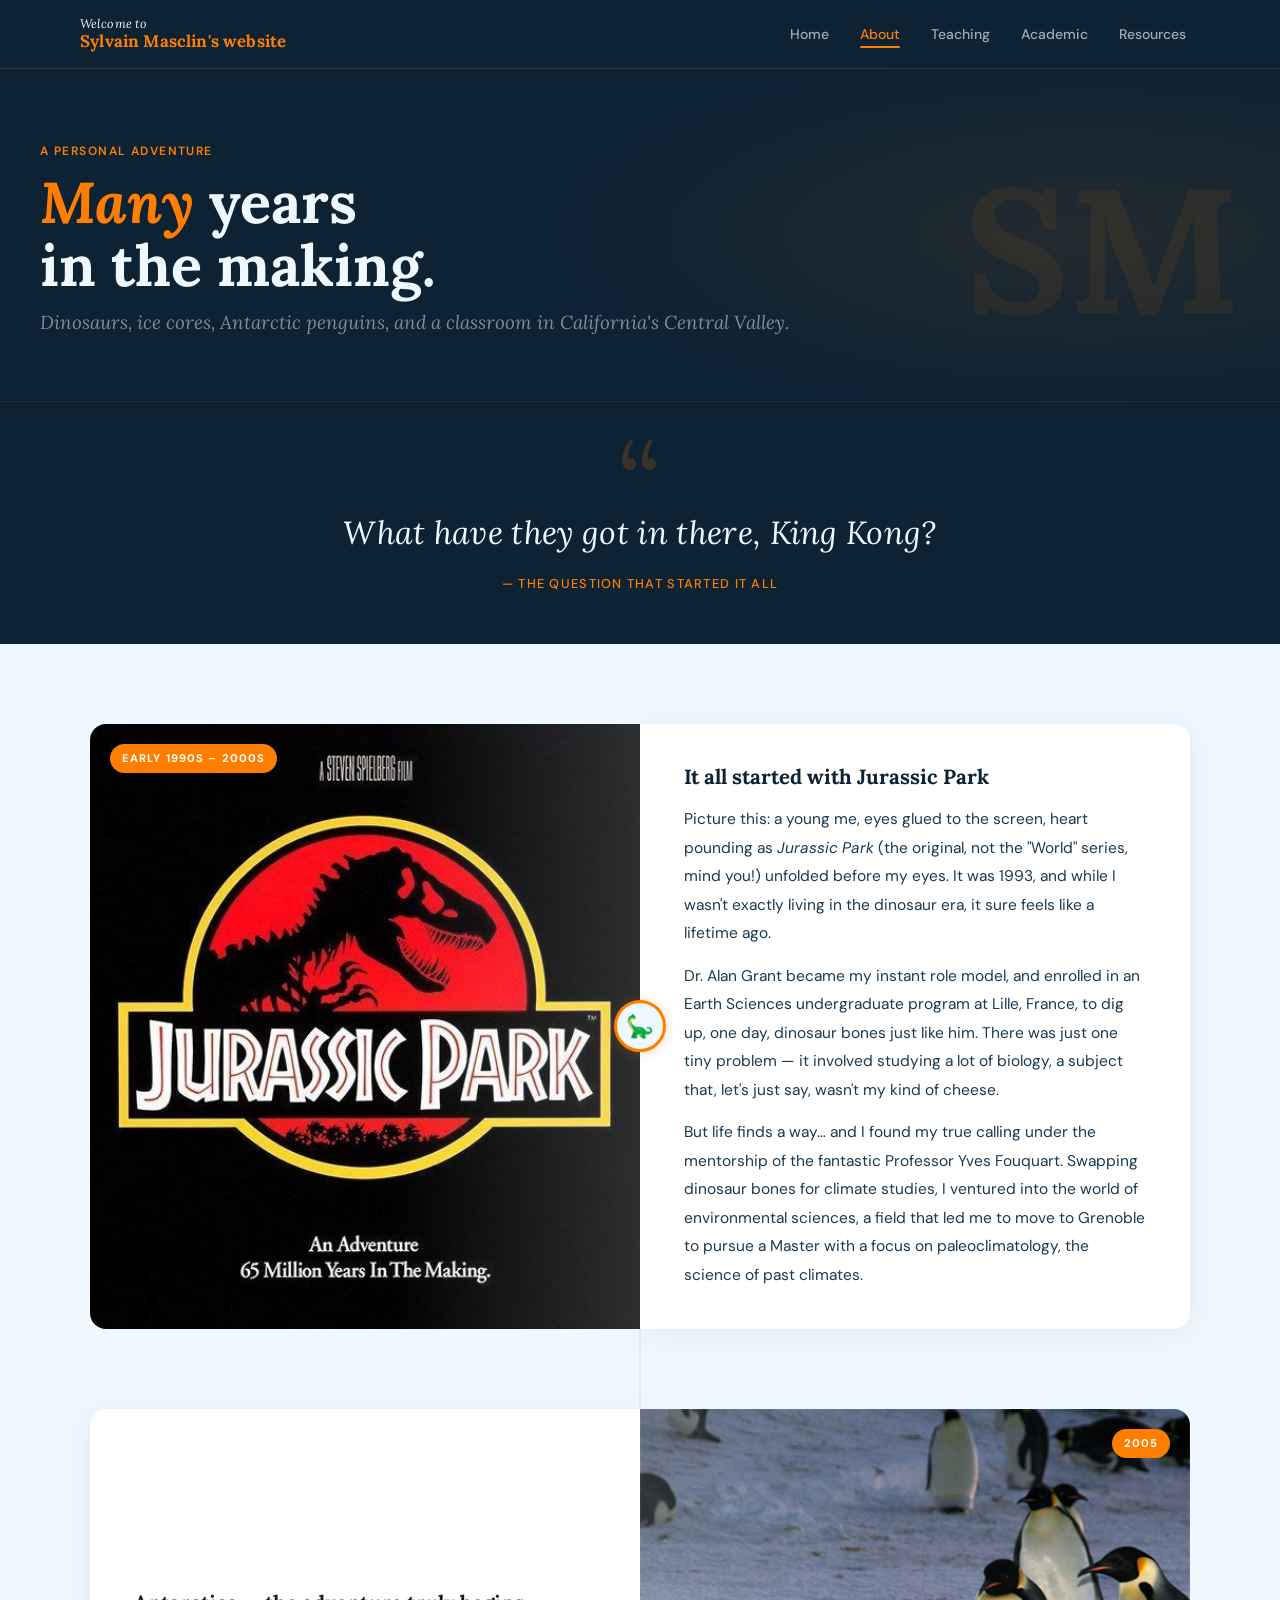
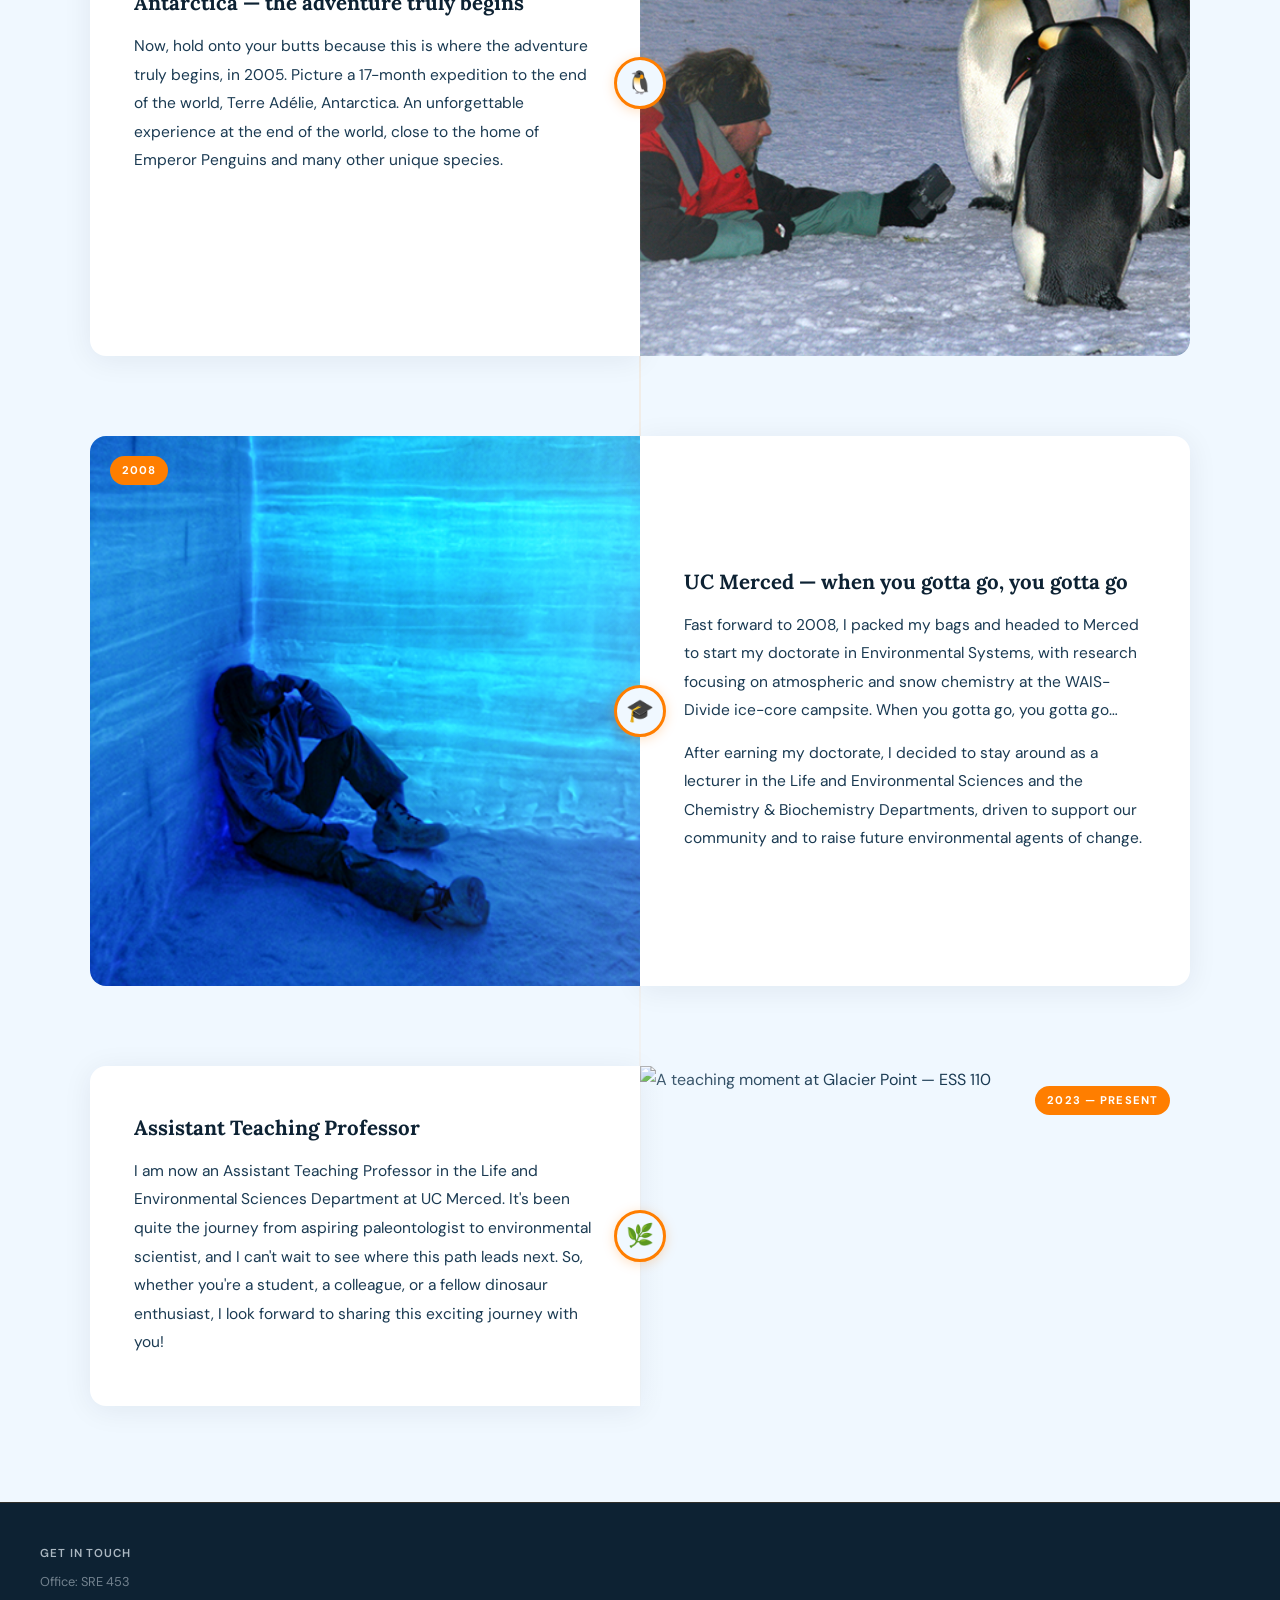
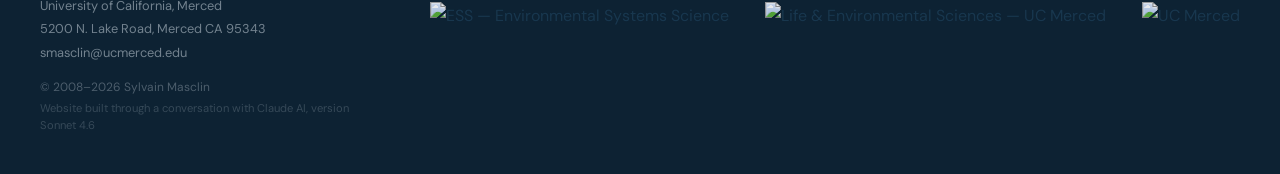
==== about.html @ 963d6d0e "Add files via upload" ====
<!DOCTYPE html>
<html lang="en">
<head>
  <meta charset="UTF-8">
  <meta name="viewport" content="width=device-width, initial-scale=1.0">
  <title>About — Sylvain Masclin</title>
  <meta name="description" content="The story of Sylvain Masclin — from Jurassic Park to Antarctica to UC Merced. Assistant Teaching Professor, LES Department.">
  <link rel="preconnect" href="https://fonts.googleapis.com">
  <link rel="preconnect" href="https://fonts.gstatic.com" crossorigin>
  <link href="https://fonts.googleapis.com/css2?family=Lora:ital,wght@0,400;0,600;0,700;1,400;1,600&family=DM+Sans:ital,opsz,wght@0,9..40,300;0,9..40,400;0,9..40,500;0,9..40,600;1,9..40,400&display=swap" rel="stylesheet">
  <style>
    *, *::before, *::after { box-sizing: border-box; margin: 0; padding: 0; }
    :root {
      --navy:   #0d2233;
      --ink:    #1a3a52;
      --slate:  #4a6d8c;
      --accent: #FF7E00;
      --bg:     #f0f8ff;
      --bg2:    #e8f4ff;
    }
    body { font-family: 'DM Sans', sans-serif; background: var(--bg); color: var(--ink); line-height: 1.75; -webkit-font-smoothing: antialiased; }
    a { color: inherit; text-decoration: none; }

    .skip-link { position: absolute; left: -9999px; top: 1rem; background: var(--accent); color: #fff; padding: 0.5rem 1rem; border-radius: 4px; font-size: 0.875rem; font-weight: 600; z-index: 9999; }
    .skip-link:focus { left: 1rem; }

    /* NAV */
    .site-nav { background: var(--navy); border-bottom: 1px solid rgba(255,126,0,0.2); position: sticky; top: 0; z-index: 100; }
    .site-nav__inner { max-width: 1200px; margin-inline: auto; padding-inline: clamp(1.25rem,4vw,2.5rem); display: flex; align-items: center; gap: 2rem; height: 68px; }
    .site-nav__brand { flex-shrink: 0; text-decoration: none; line-height: 1.2; }
    .site-nav__brand-welcome { display: block; font-family: 'Lora', serif; font-size: 0.78rem; font-style: italic; font-weight: 400; color: #f0f8ff; letter-spacing: 0.01em; }
    .site-nav__brand-name { display: block; font-family: 'Lora', serif; font-size: 1.05rem; font-weight: 700; color: var(--accent); letter-spacing: 0.01em; }
    .site-nav__links { display: flex; gap: 0.25rem; list-style: none; margin-left: auto; }
    .site-nav__links a { font-family: 'DM Sans', sans-serif; font-size: 0.875rem; font-weight: 500; color: rgba(240,248,255,0.65); padding: 0.35rem 0.85rem; text-decoration: none; position: relative; transition: color 200ms ease; }
    .site-nav__links a::after { content: ''; position: absolute; bottom: 1px; left: 0.85rem; right: 0.85rem; height: 1.5px; background: var(--accent); transform: scaleX(0); transform-origin: left; transition: transform 280ms ease; border-radius: 1px; }
    .site-nav__links a:hover { color: #f0f8ff; }
    .site-nav__links a:hover::after { transform: scaleX(1); }
    .site-nav__links a.active { color: var(--accent); }
    .site-nav__links a.active::after { transform: scaleX(1); }
    .site-nav__toggle { display: none; flex-direction: column; justify-content: center; align-items: center; gap: 5px; width: 40px; height: 40px; background: none; border: none; cursor: pointer; padding: 4px; margin-left: auto; }
    .site-nav__toggle span { display: block; width: 22px; height: 1.5px; background: rgba(240,248,255,0.7); border-radius: 2px; }

    /* PAGE HEADER */
    .page-header { background: var(--navy); padding: 4.5rem clamp(1.25rem,4vw,2.5rem) 4rem; overflow: hidden; position: relative; }
    .page-header::before { content: ''; position: absolute; inset: 0; background: radial-gradient(ellipse 60% 80% at 85% 50%, rgba(255,126,0,0.09) 0%, transparent 70%); pointer-events: none; }
    .page-header__inner { max-width: 1200px; margin-inline: auto; display: flex; align-items: flex-end; justify-content: space-between; gap: 2rem; position: relative; z-index: 1; }
    .page-header__eyebrow { font-family: 'DM Sans', sans-serif; font-size: 0.75rem; font-weight: 600; letter-spacing: 0.12em; text-transform: uppercase; color: var(--accent); margin-bottom: 0.55rem; }
    .page-header__title { font-family: 'Lora', serif; font-size: clamp(2.2rem, 5vw, 3.6rem); font-weight: 700; color: #f0f8ff; line-height: 1.1; }
    .page-header__title em { font-style: italic; color: var(--accent); }
    .page-header__subtitle { font-family: 'Lora', serif; font-style: italic; font-size: clamp(1rem, 1.8vw, 1.18rem); color: rgba(240,248,255,0.5); margin-top: 0.65rem; line-height: 1.55; }
    .page-header__deco { flex-shrink: 0; opacity: 0.07; font-family: 'Lora', serif; font-size: clamp(6rem, 14vw, 11rem); font-weight: 700; color: var(--accent); line-height: 1; user-select: none; pointer-events: none; }

    /* KING KONG QUOTE */
    .quote-hero { background: var(--navy); border-top: 1px solid rgba(255,126,0,0.12); padding: 3rem clamp(1.25rem,4vw,2.5rem); display: flex; align-items: center; justify-content: center; }
    .quote-hero__inner { max-width: 860px; text-align: center; position: relative; }
    .quote-hero__mark { font-family: 'Lora', serif; font-size: 7rem; line-height: 0.6; color: var(--accent); opacity: 0.18; display: block; margin-bottom: -0.5rem; user-select: none; }
    .quote-hero__text { font-family: 'Lora', serif; font-style: italic; font-size: clamp(1.35rem, 3vw, 2rem); color: #f0f8ff; line-height: 1.5; letter-spacing: 0.01em; }
    .quote-hero__attr { display: block; margin-top: 1rem; font-family: 'DM Sans', sans-serif; font-size: 0.8rem; font-weight: 500; letter-spacing: 0.1em; text-transform: uppercase; color: var(--accent); }

    /* STORY GRID */
    .story { padding: 5rem clamp(1.25rem,4vw,2.5rem) 6rem; }
    .story__inner { max-width: 1100px; margin-inline: auto; display: flex; flex-direction: column; gap: 5rem; position: relative; }

    /* subtle vertical spine behind cards */
    .story__inner::before {
      content: '';
      position: absolute;
      left: 50%;
      top: 0; bottom: 0;
      width: 1px;
      background: linear-gradient(to bottom, rgba(255,126,0,0.35), rgba(255,126,0,0.05));
      transform: translateX(-50%);
      pointer-events: none;
    }

    /* ── CHAPTER CARD ── */
    .chapter { position: relative; display: grid; gap: 0; }

    /* odd chapters: image left, text right */
    .chapter:nth-child(odd)  { grid-template-columns: 1fr 1fr; }
    /* even chapters: text left, image right */
    .chapter:nth-child(even) { grid-template-columns: 1fr 1fr; }

    /* the image pane */
    .chapter__visual {
      position: relative; overflow: hidden;
      border-radius: 16px 0 0 16px;
      min-height: 340px;
    }
    .chapter:nth-child(even) .chapter__visual {
      order: 2;
      border-radius: 0 16px 16px 0;
    }
    .chapter__visual img {
      width: 100%; height: 100%; object-fit: cover; object-position: center;
      display: block;
      transition: transform 0.6s ease;
    }
    .chapter:hover .chapter__visual img { transform: scale(1.04); }

    /* gradient overlay on image */
    .chapter:nth-child(odd)  .chapter__visual::after {
      content: '';
      position: absolute; inset: 0;
      background: linear-gradient(to right, transparent 55%, rgba(240,248,255,0.18) 100%);
      pointer-events: none;
    }
    .chapter:nth-child(even) .chapter__visual::after {
      content: '';
      position: absolute; inset: 0;
      background: linear-gradient(to left, transparent 55%, rgba(240,248,255,0.18) 100%);
      pointer-events: none;
    }

    /* year badge on image */
    .chapter__badge {
      position: absolute; top: 1.25rem; left: 1.25rem;
      background: var(--accent);
      color: #fff;
      font-family: 'DM Sans', sans-serif; font-size: 0.7rem; font-weight: 700;
      letter-spacing: 0.1em; text-transform: uppercase;
      padding: 0.3rem 0.75rem; border-radius: 100px;
      z-index: 2;
    }
    .chapter:nth-child(even) .chapter__badge {
      left: auto; right: 1.25rem;
    }

    /* emoji node centred on the seam between image and text */
    .chapter__node {
      position: absolute;
      left: 50%; top: 50%;
      transform: translate(-50%, -50%);
      width: 52px; height: 52px; border-radius: 50%;
      background: var(--bg);
      border: 3px solid var(--accent);
      display: flex; align-items: center; justify-content: center;
      font-size: 1.4rem; z-index: 10;
      box-shadow: 0 2px 12px rgba(255,126,0,0.25);
    }

    /* the text pane */
    .chapter__body {
      background: #fff;
      border-radius: 0 16px 16px 0;
      padding: 2.5rem 2.75rem;
      display: flex; flex-direction: column; justify-content: center;
      box-shadow: 0 4px 30px rgba(13,34,51,0.07);
    }
    .chapter:nth-child(even) .chapter__body {
      order: 1;
      border-radius: 16px 0 0 16px;
    }

    .chapter__heading {
      font-family: 'Lora', serif; font-size: 1.28rem; font-weight: 700;
      color: var(--navy); line-height: 1.25; margin-bottom: 1rem;
    }
    .chapter__text {
      font-family: 'DM Sans', sans-serif; font-size: 0.97rem;
      color: var(--ink); line-height: 1.84;
    }
    .chapter__text + .chapter__text { margin-top: 0.85rem; }
    .chapter__text em { font-style: italic; }

    /* FOOTER */
    .site-footer { background: var(--navy); border-top: 1px solid rgba(255,126,0,0.15); padding: 2.5rem clamp(1.25rem,4vw,2.5rem); }
    .site-footer__inner { max-width: 1200px; margin-inline: auto; display: flex; align-items: center; justify-content: space-between; gap: 3rem; }
    .site-footer__left { display: flex; flex-direction: column; }
    .site-footer__address { font-family: 'DM Sans', sans-serif; font-size: 0.8rem; color: rgba(240,248,255,0.45); line-height: 1.85; font-style: normal; }
    .site-footer__address strong { color: rgba(240,248,255,0.7); display: block; margin-bottom: 0.35rem; font-size: 0.72rem; font-weight: 600; letter-spacing: 0.08em; text-transform: uppercase; }
    .site-footer__address a { color: rgba(240,248,255,0.45); transition: color 200ms; }
    .site-footer__address a:hover { color: var(--accent); }
    .site-footer__copy { display: block; margin-top: 0.75rem; font-family: 'DM Sans', sans-serif; font-size: 0.75rem; color: rgba(240,248,255,0.28); }
    .site-footer__built { display: block; font-family: 'DM Sans', sans-serif; font-size: 0.7rem; color: rgba(240,248,255,0.18); line-height: 1.5; margin-top: 0.15rem; }
    .site-footer__logos { display: flex; align-items: center; gap: 2.25rem; flex-shrink: 0; }
    .site-footer__logo-img { height: 72px; width: auto; display: block; opacity: 0.9; transition: opacity 200ms; }
    .site-footer__logo-img:hover { opacity: 1; }

    /* RESPONSIVE */
    @media (max-width: 800px) {
      .story__inner::before { display: none; }
      .chapter, .chapter:nth-child(even) { grid-template-columns: 1fr; }
      .chapter__visual { border-radius: 16px 16px 0 0 !important; min-height: 240px; order: 0 !important; }
      .chapter__body { border-radius: 0 0 16px 16px !important; order: 1 !important; padding: 1.75rem; }
      .chapter__badge { left: 1rem !important; right: auto !important; }
      .chapter__node { top: auto; bottom: -26px; left: 50%; transform: translateX(-50%); }
    }
    @media (max-width: 700px) {
      .site-footer__inner { flex-direction: column; align-items: flex-start; gap: 2rem; }
      .site-footer__logos { gap: 1.5rem; }
      .site-footer__logo-img { height: 54px; }
      .page-header__deco { display: none; }
    }
    @media (max-width: 600px) {
      .site-nav__links { display: none; flex-direction: column; position: absolute; top: 68px; left: 0; right: 0; background: var(--navy); border-bottom: 1px solid rgba(255,126,0,0.15); padding: 1rem 1.5rem; z-index: 99; }
      .site-nav__links.open { display: flex; }
      .site-nav__links a { font-size: 1rem; padding: 0.65rem 0; }
      .site-nav__links a::after { display: none; }
      .site-nav__toggle { display: flex; }
      .site-nav__brand-welcome { font-size: 0.7rem; }
      .site-nav__brand-name { font-size: 0.9rem; }
    }
  </style>
</head>
<body>

  <a href="#main" class="skip-link">Skip to content</a>

  <nav class="site-nav" aria-label="Main navigation">
    <div class="site-nav__inner">
      <a href="index.html" class="site-nav__brand" aria-label="Sylvain Masclin — Home">
        <span class="site-nav__brand-welcome">Welcome to</span>
        <span class="site-nav__brand-name">Sylvain Masclin's website</span>
      </a>
      <button class="site-nav__toggle" aria-label="Toggle menu" aria-expanded="false" id="nav-toggle">
        <span></span><span></span><span></span>
      </button>
      <ul class="site-nav__links" id="nav-links">
        <li><a href="index.html">Home</a></li>
        <li><a href="about.html" class="active">About</a></li>
        <li><a href="teaching.html">Teaching</a></li>
        <li><a href="academic.html">Academic</a></li>
        <li><a href="resources.html">Resources</a></li>
      </ul>
    </div>
  </nav>

  <main id="main">

    <header class="page-header">
      <div class="page-header__inner">
        <div>
          <p class="page-header__eyebrow">A personal adventure</p>
          <h1 class="page-header__title"><em>Many</em> years<br>in the making.</h1>
          <p class="page-header__subtitle">Dinosaurs, ice cores, Antarctic penguins, and a classroom in California's Central Valley.</p>
        </div>
        <div class="page-header__deco" aria-hidden="true">SM</div>
      </div>
    </header>

    <div class="quote-hero" aria-label="Opening quote">
      <div class="quote-hero__inner">
        <span class="quote-hero__mark" aria-hidden="true">&ldquo;</span>
        <p class="quote-hero__text">What have they got in there, King Kong?</p>
        <span class="quote-hero__attr">— the question that started it all</span>
      </div>
    </div>

    <section class="story" aria-label="Sylvain's story">
      <div class="story__inner">

        <!-- Chapter 1: Jurassic Park + Grenoble (image LEFT) -->
        <div class="chapter">
          <div class="chapter__visual">
            <span class="chapter__badge">Early 1990s – 2000s</span>
            <img src="images/JurassicPark.png" alt="Jurassic Park movie poster">
          </div>
          <div class="chapter__node" aria-hidden="true">🦕</div>
          <div class="chapter__body">
            <h2 class="chapter__heading">It all started with Jurassic Park</h2>
            <p class="chapter__text">
              Picture this: a young me, eyes glued to the screen, heart pounding as <em>Jurassic Park</em> (the original, not the "World" series, mind you!) unfolded before my eyes. It was 1993, and while I wasn't exactly living in the dinosaur era, it sure feels like a lifetime ago.
            </p>
            <p class="chapter__text">
              Dr. Alan Grant became my instant role model, and enrolled in an Earth Sciences undergraduate program at Lille, France, to dig up, one day, dinosaur bones just like him. There was just one tiny problem — it involved studying a lot of biology, a subject that, let's just say, wasn't my kind of cheese.
            </p>
            <p class="chapter__text">
              But life finds a way… and I found my true calling under the mentorship of the fantastic Professor Yves Fouquart. Swapping dinosaur bones for climate studies, I ventured into the world of environmental sciences, a field that led me to move to Grenoble to pursue a Master with a focus on paleoclimatology, the science of past climates.
            </p>
          </div>
        </div>

        <!-- Chapter 2: Antarctica (image RIGHT) -->
        <div class="chapter">
          <div class="chapter__visual">
            <span class="chapter__badge">2005</span>
            <img src="images/PenguinEncounter.png" alt="Encounter with Emperor Penguins at Terre Adélie, Antarctica">
          </div>
          <div class="chapter__node" aria-hidden="true">🐧</div>
          <div class="chapter__body">
            <h2 class="chapter__heading">Antarctica — the adventure truly begins</h2>
            <p class="chapter__text">
              Now, hold onto your butts because this is where the adventure truly begins, in 2005. Picture a 17-month expedition to the end of the world, Terre Adélie, Antarctica. An unforgettable experience at the end of the world, close to the home of Emperor Penguins and many other unique species.
            </p>
          </div>
        </div>

        <!-- Chapter 3: UC Merced (image LEFT) -->
        <div class="chapter">
          <div class="chapter__visual">
            <span class="chapter__badge">2008</span>
            <img src="images/BlueIce.png" alt="Sylvain Masclin in a blue ice cave in Antarctica">
          </div>
          <div class="chapter__node" aria-hidden="true">🎓</div>
          <div class="chapter__body">
            <h2 class="chapter__heading">UC Merced — when you gotta go, you gotta go</h2>
            <p class="chapter__text">
              Fast forward to 2008, I packed my bags and headed to Merced to start my doctorate in Environmental Systems, with research focusing on atmospheric and snow chemistry at the WAIS-Divide ice-core campsite. When you gotta go, you gotta go…
            </p>
            <p class="chapter__text">
              After earning my doctorate, I decided to stay around as a lecturer in the Life and Environmental Sciences and the Chemistry &amp; Biochemistry Departments, driven to support our community and to raise future environmental agents of change.
            </p>
          </div>
        </div>

        <!-- Chapter 4: ATP (image RIGHT) -->
        <div class="chapter">
          <div class="chapter__visual">
            <span class="chapter__badge">2023 — present</span>
            <img src="images/12_ESS110__A_Teaching_Moment_in_Glacier_Point_120.png" alt="A teaching moment at Glacier Point — ESS 110">
          </div>
          <div class="chapter__node" aria-hidden="true">🌿</div>
          <div class="chapter__body">
            <h2 class="chapter__heading">Assistant Teaching Professor</h2>
            <p class="chapter__text">
              I am now an Assistant Teaching Professor in the Life and Environmental Sciences Department at UC Merced. It's been quite the journey from aspiring paleontologist to environmental scientist, and I can't wait to see where this path leads next. So, whether you're a student, a colleague, or a fellow dinosaur enthusiast, I look forward to sharing this exciting journey with you!
            </p>
          </div>
        </div>

      </div>
    </section>

  </main>

  <footer class="site-footer" role="contentinfo">
    <div class="site-footer__inner">
      <div class="site-footer__left">
        <address class="site-footer__address">
          <strong>Get in Touch</strong>
          Office: SRE 453<br>
          University of California, Merced<br>
          5200 N. Lake Road, Merced CA 95343<br>
          <a href="mailto:smasclin@ucmerced.edu">smasclin@ucmerced.edu</a>
        </address>
        <span class="site-footer__copy">© 2008–2026 Sylvain Masclin</span>
        <span class="site-footer__built">Website built through a conversation with Claude&nbsp;AI, version Sonnet&nbsp;4.6</span>
      </div>
      <div class="site-footer__logos">
        <a href="https://les.ucmerced.edu/ess" target="_blank" rel="noopener" aria-label="Environmental Systems Science — UC Merced">
          <img src="images/ESS%20Logo.png" alt="ESS — Environmental Systems Science" class="site-footer__logo-img">
        </a>
        <a href="https://les.ucmerced.edu" target="_blank" rel="noopener" aria-label="Life and Environmental Sciences — UC Merced">
          <img src="images/LES-logo.png" alt="Life &amp; Environmental Sciences — UC Merced" class="site-footer__logo-img">
        </a>
        <a href="https://www.ucmerced.edu" target="_blank" rel="noopener" aria-label="University of California, Merced">
          <img src="images/ucmlogo_boomer.png" alt="UC Merced" class="site-footer__logo-img">
        </a>
      </div>
    </div>
  </footer>

  <script>
    const navToggle = document.getElementById('nav-toggle');
    const navLinks  = document.getElementById('nav-links');
    navToggle.addEventListener('click', function() {
      const open = navLinks.classList.toggle('open');
      navToggle.setAttribute('aria-expanded', open);
    });
  </script>

</body>
</html>
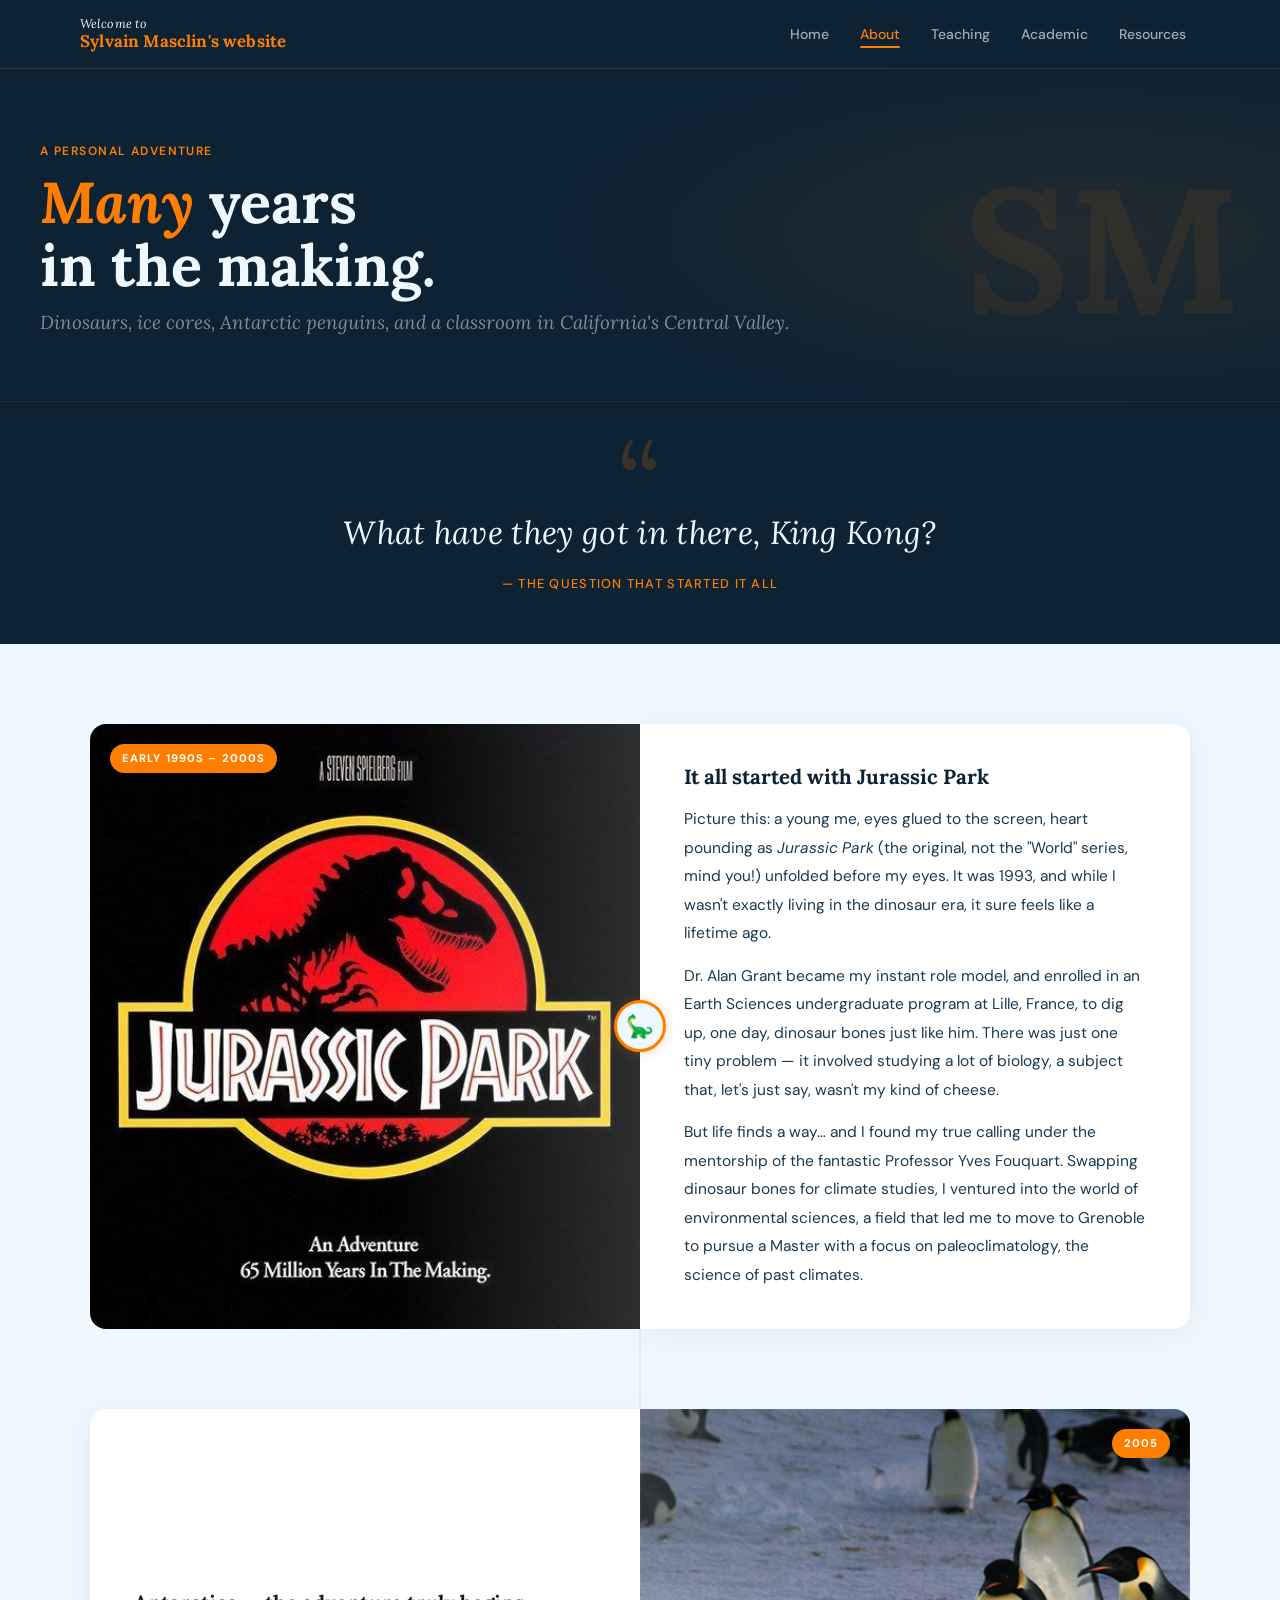
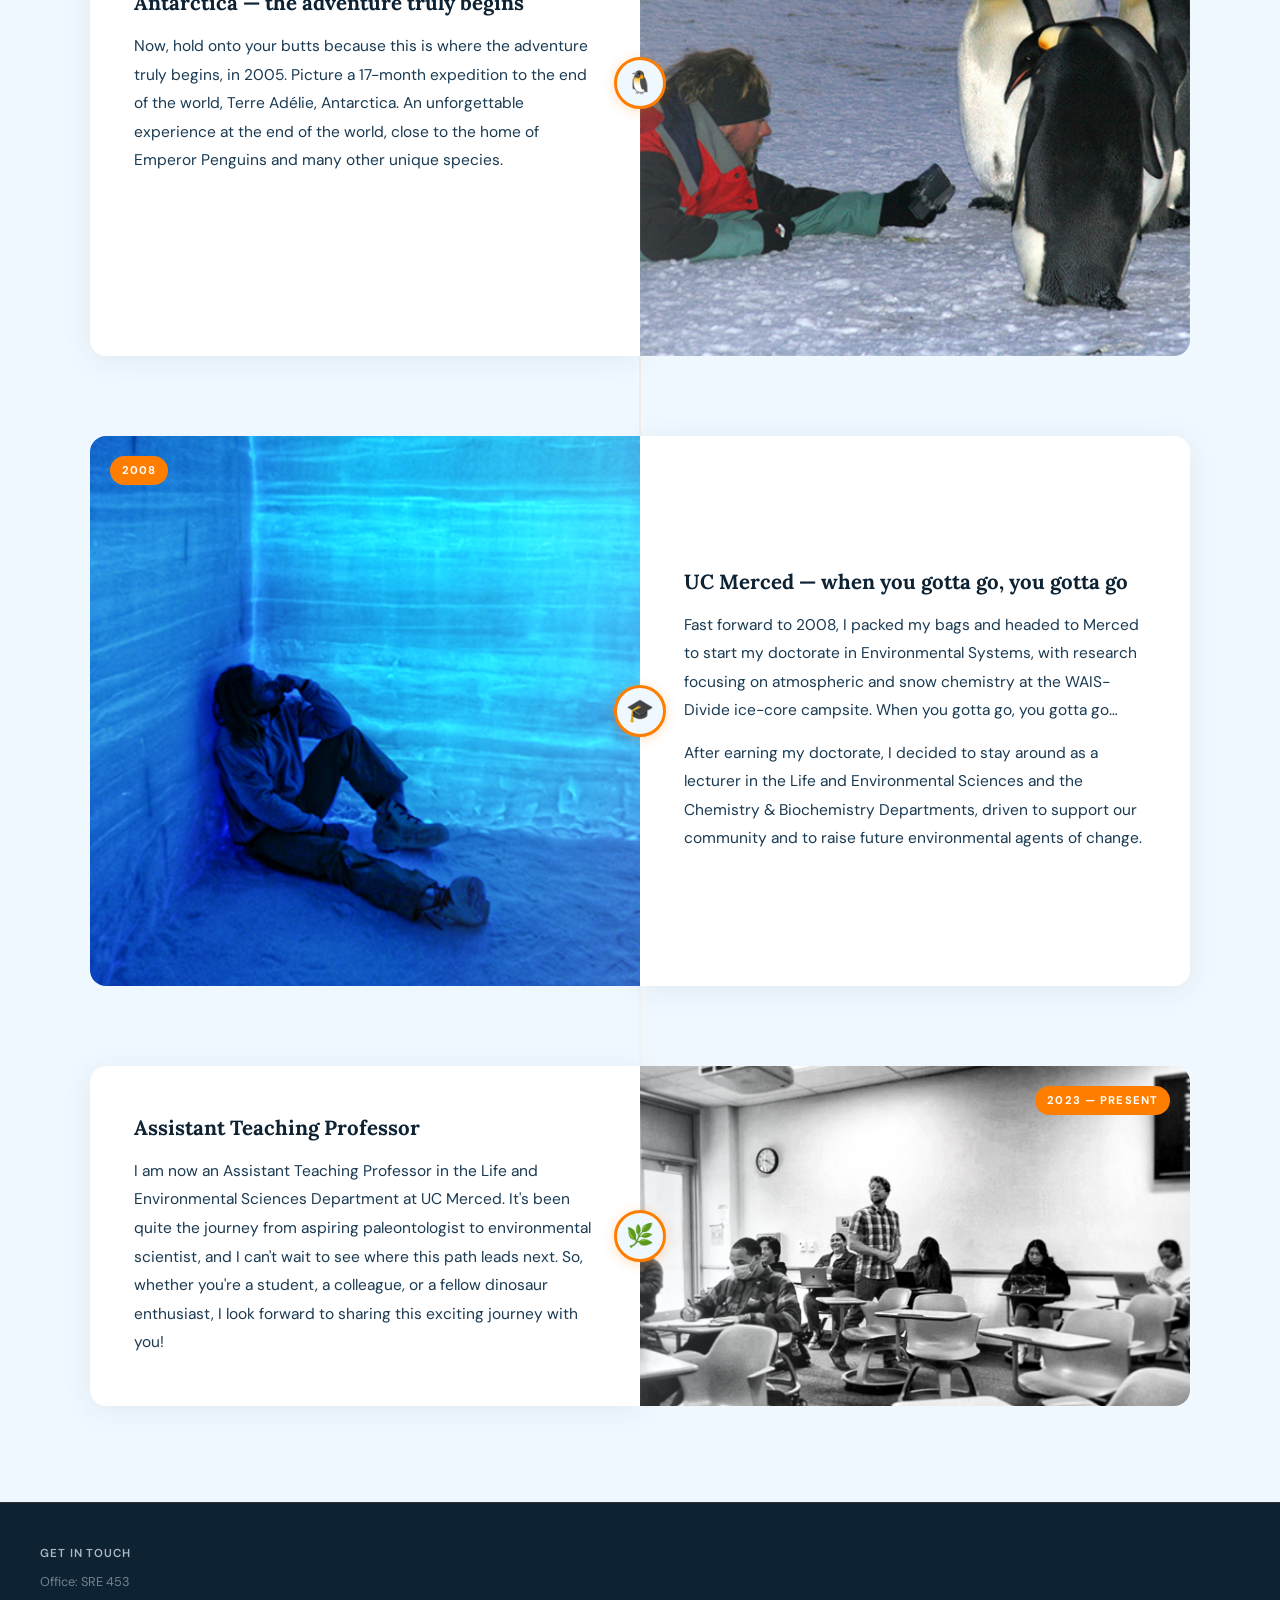
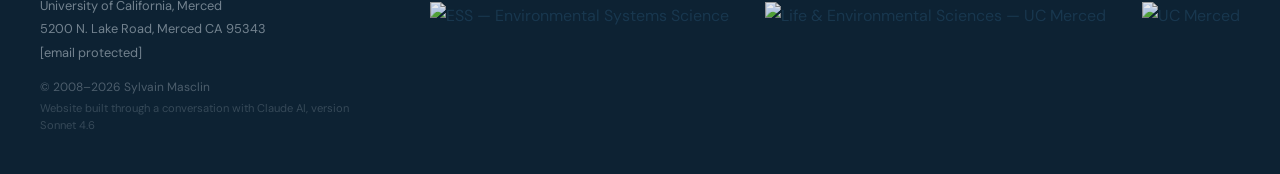
==== commit db69d32d: "Add files via upload" ====
--- a/about.html
+++ b/about.html
@@ -308,7 +308,7 @@
         <div class="chapter">
           <div class="chapter__visual">
             <span class="chapter__badge">2023 — present</span>
-            <img src="images/12_ESS110__A_Teaching_Moment_in_Glacier_Point_120.png" alt="A teaching moment at Glacier Point — ESS 110">
+            <img src="images/12%20ESS110%20-%20A%20Teaching%20Moment%20in%20Glacier%20Point%20120.png" alt="A teaching moment at Glacier Point — ESS 110">
           </div>
           <div class="chapter__node" aria-hidden="true">🌿</div>
           <div class="chapter__body">
@@ -332,7 +332,7 @@
           Office: SRE 453<br>
           University of California, Merced<br>
           5200 N. Lake Road, Merced CA 95343<br>
-          <a href="mailto:smasclin@ucmerced.edu">smasclin@ucmerced.edu</a>
+          <a href="/cdn-cgi/l/email-protection#a9dac4c8dacac5c0c7e9dccac4ccdbcacccd87cccddc"><span class="__cf_email__" data-cfemail="f2819f9381919e9b9cb287919f9780919796dc979687">[email&#160;protected]</span></a>
         </address>
         <span class="site-footer__copy">© 2008–2026 Sylvain Masclin</span>
         <span class="site-footer__built">Website built through a conversation with Claude&nbsp;AI, version Sonnet&nbsp;4.6</span>
@@ -351,14 +351,6 @@
     </div>
   </footer>
 
-  <script>
+  <script data-cfasync="false" src="/cdn-cgi/scripts/5c5dd728/cloudflare-static/email-decode.min.js"></script><script>
     const navToggle = document.getElementById('nav-toggle');
-    const navLinks  = document.getElementById('nav-links');
-    navToggle.addEventListener('click', function() {
-      const open = navLinks.classList.toggle('open');
-      navToggle.setAttribute('aria-expanded', open);
-    });
-  </script>
-
-</body>
-</html>+    const
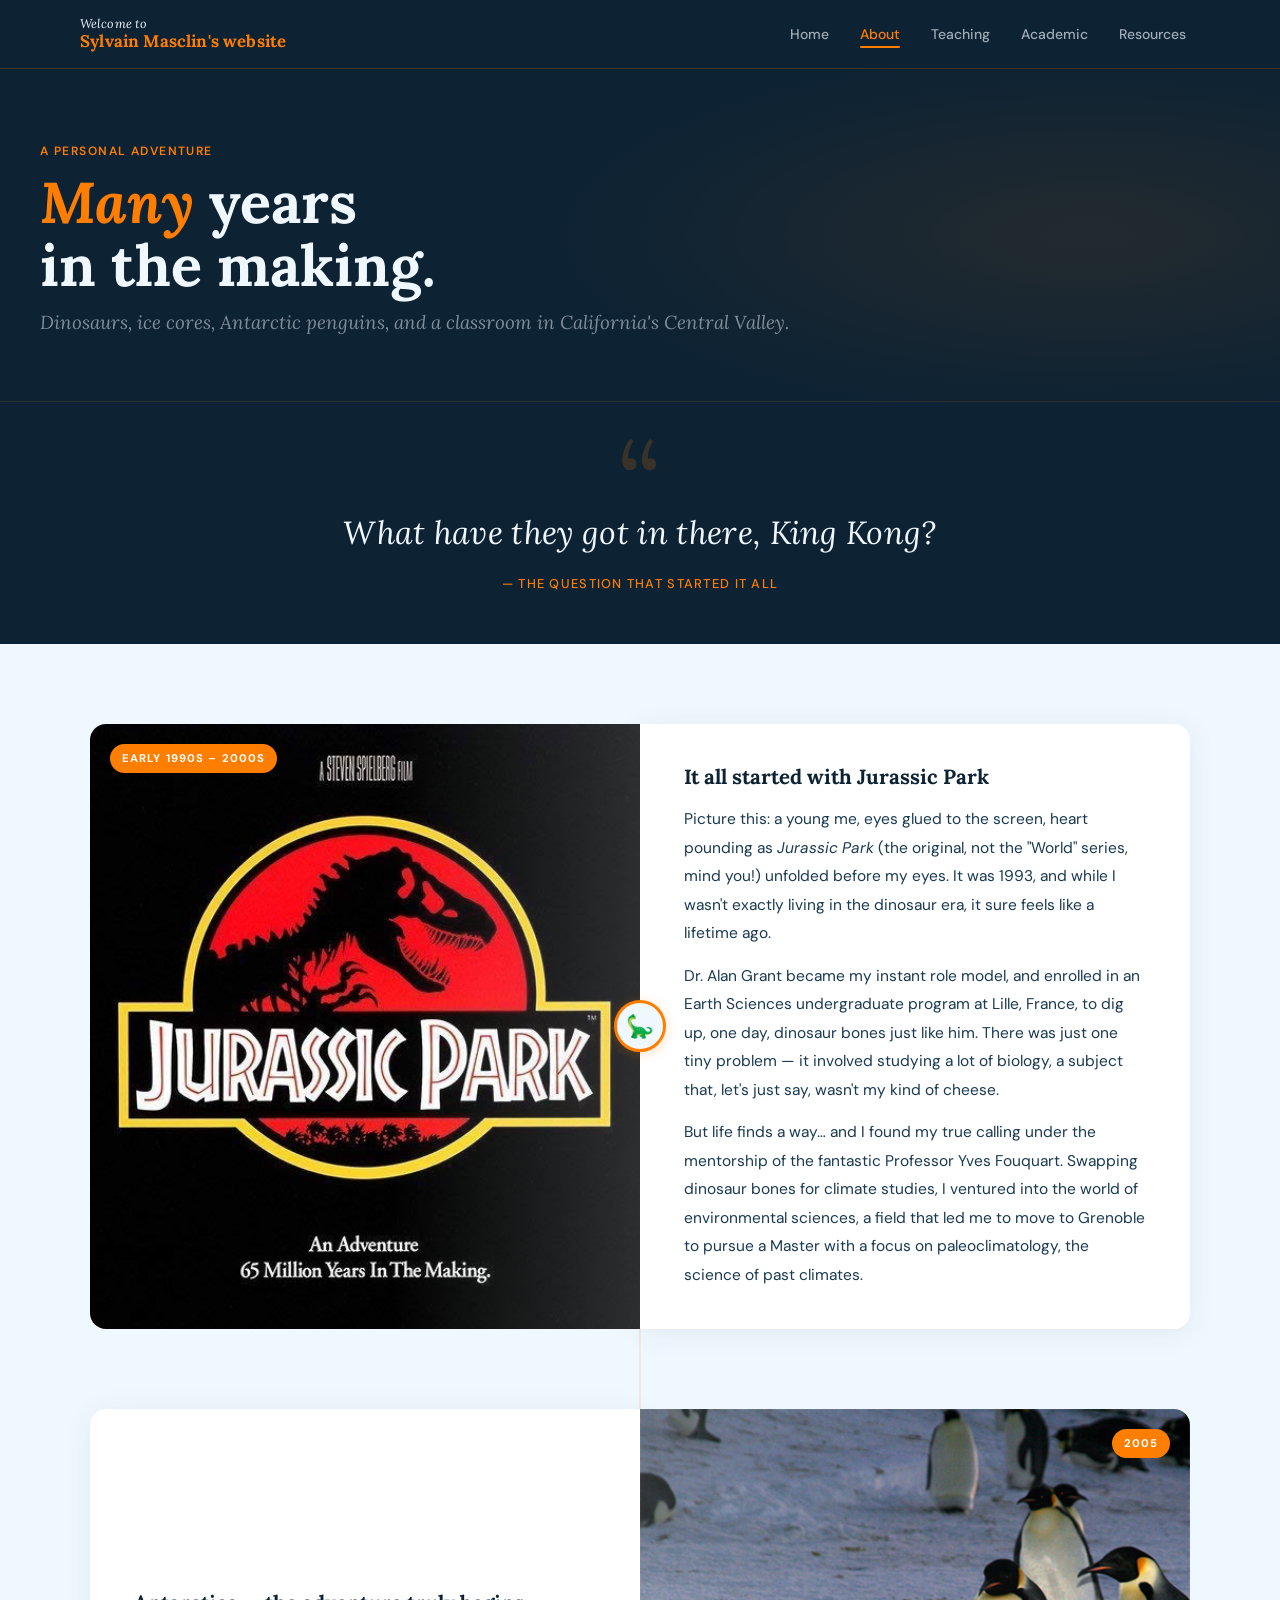
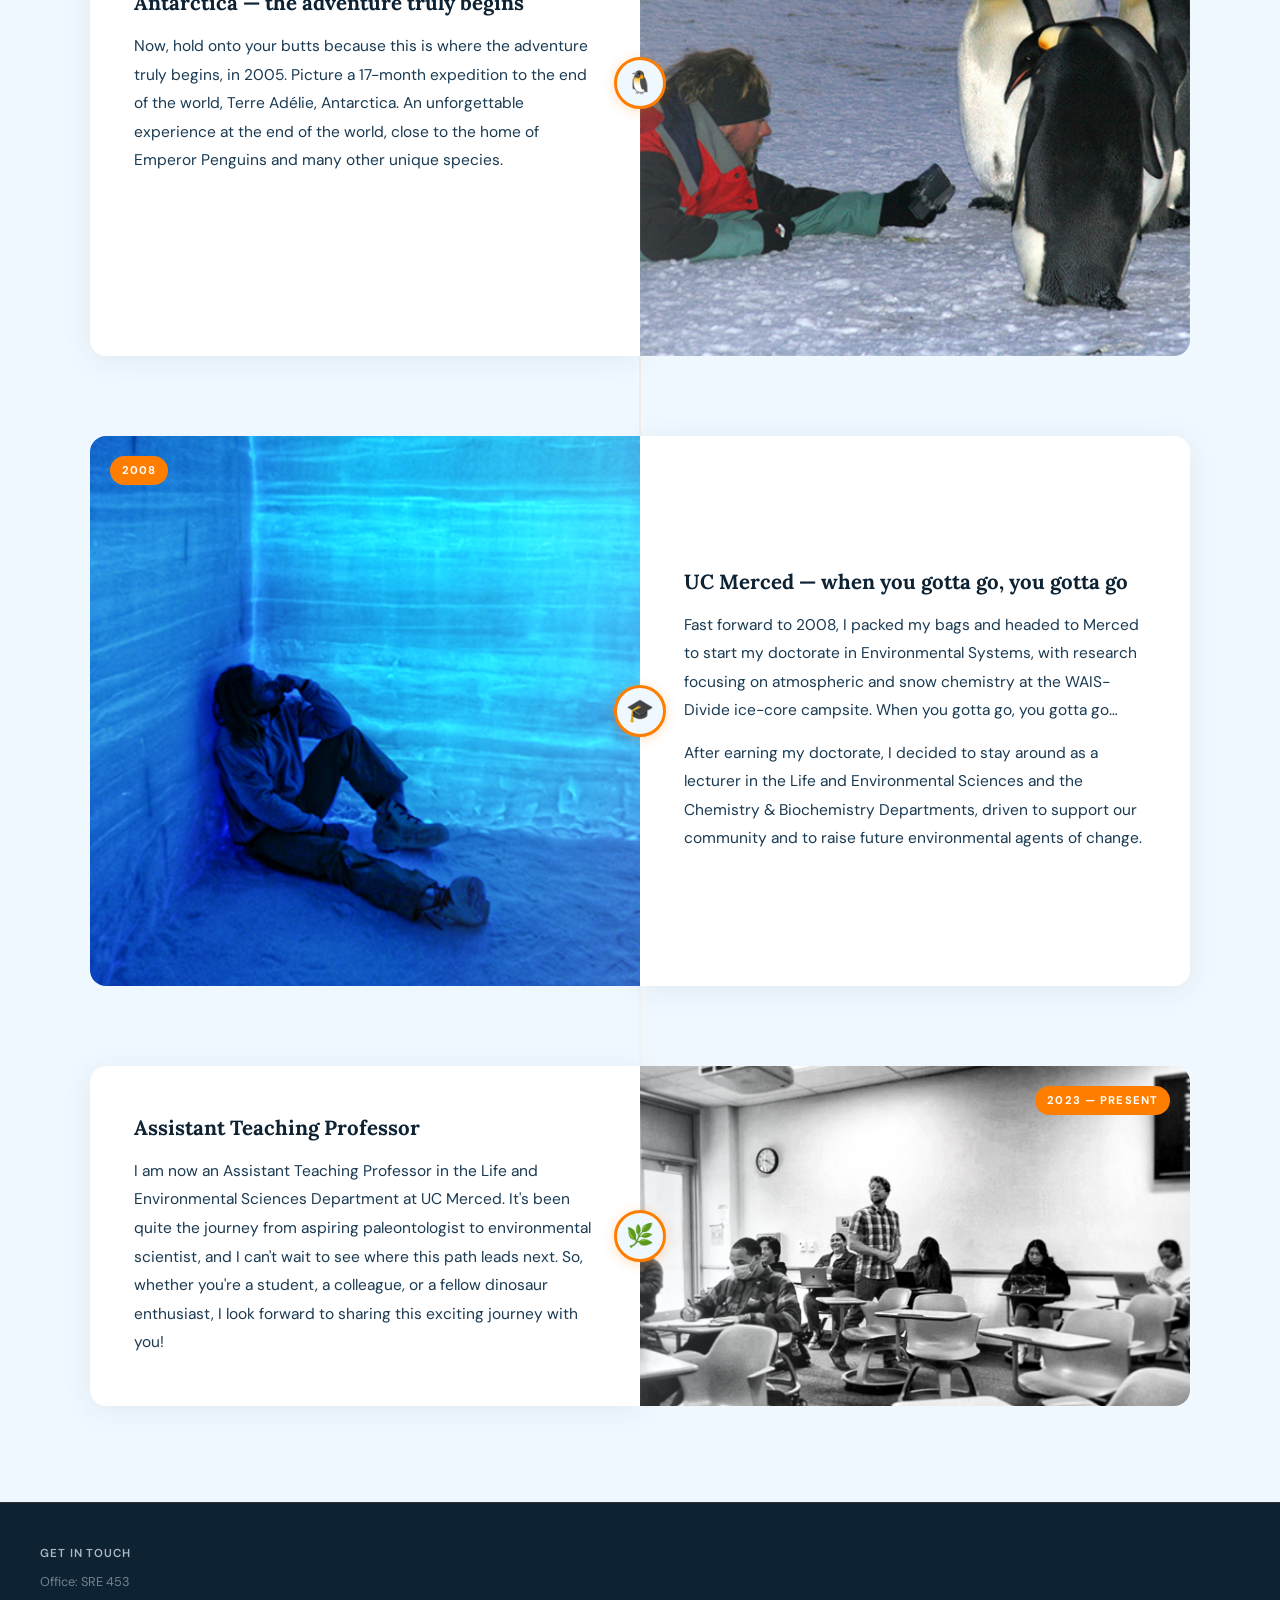
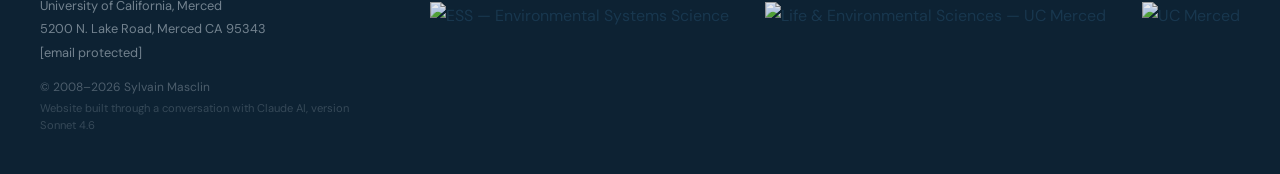
==== commit 3c1ead23: "Add files via upload" ====
--- a/about.html
+++ b/about.html
@@ -48,7 +48,8 @@
     .page-header__title { font-family: 'Lora', serif; font-size: clamp(2.2rem, 5vw, 3.6rem); font-weight: 700; color: #f0f8ff; line-height: 1.1; }
     .page-header__title em { font-style: italic; color: var(--accent); }
     .page-header__subtitle { font-family: 'Lora', serif; font-style: italic; font-size: clamp(1rem, 1.8vw, 1.18rem); color: rgba(240,248,255,0.5); margin-top: 0.65rem; line-height: 1.55; }
-    .page-header__deco { flex-shrink: 0; opacity: 0.07; font-family: 'Lora', serif; font-size: clamp(6rem, 14vw, 11rem); font-weight: 700; color: var(--accent); line-height: 1; user-select: none; pointer-events: none; }
+    .page-header__deco { flex-shrink: 0; opacity: 0.18; line-height: 1; user-select: none; pointer-events: none; }
+    .page-header__deco img { width: clamp(7rem, 14vw, 11rem); height: auto; filter: brightness(0) invert(1); display: block; }
 
     /* KING KONG QUOTE */
     .quote-hero { background: var(--navy); border-top: 1px solid rgba(255,126,0,0.12); padding: 3rem clamp(1.25rem,4vw,2.5rem); display: flex; align-items: center; justify-content: center; }
@@ -235,7 +236,7 @@
           <h1 class="page-header__title"><em>Many</em> years<br>in the making.</h1>
           <p class="page-header__subtitle">Dinosaurs, ice cores, Antarctic penguins, and a classroom in California's Central Valley.</p>
         </div>
-        <div class="page-header__deco" aria-hidden="true">SM</div>
+        <div class="page-header__deco" aria-hidden="true"><img src="images/Logo.png" alt=""></div>
       </div>
     </header>
 
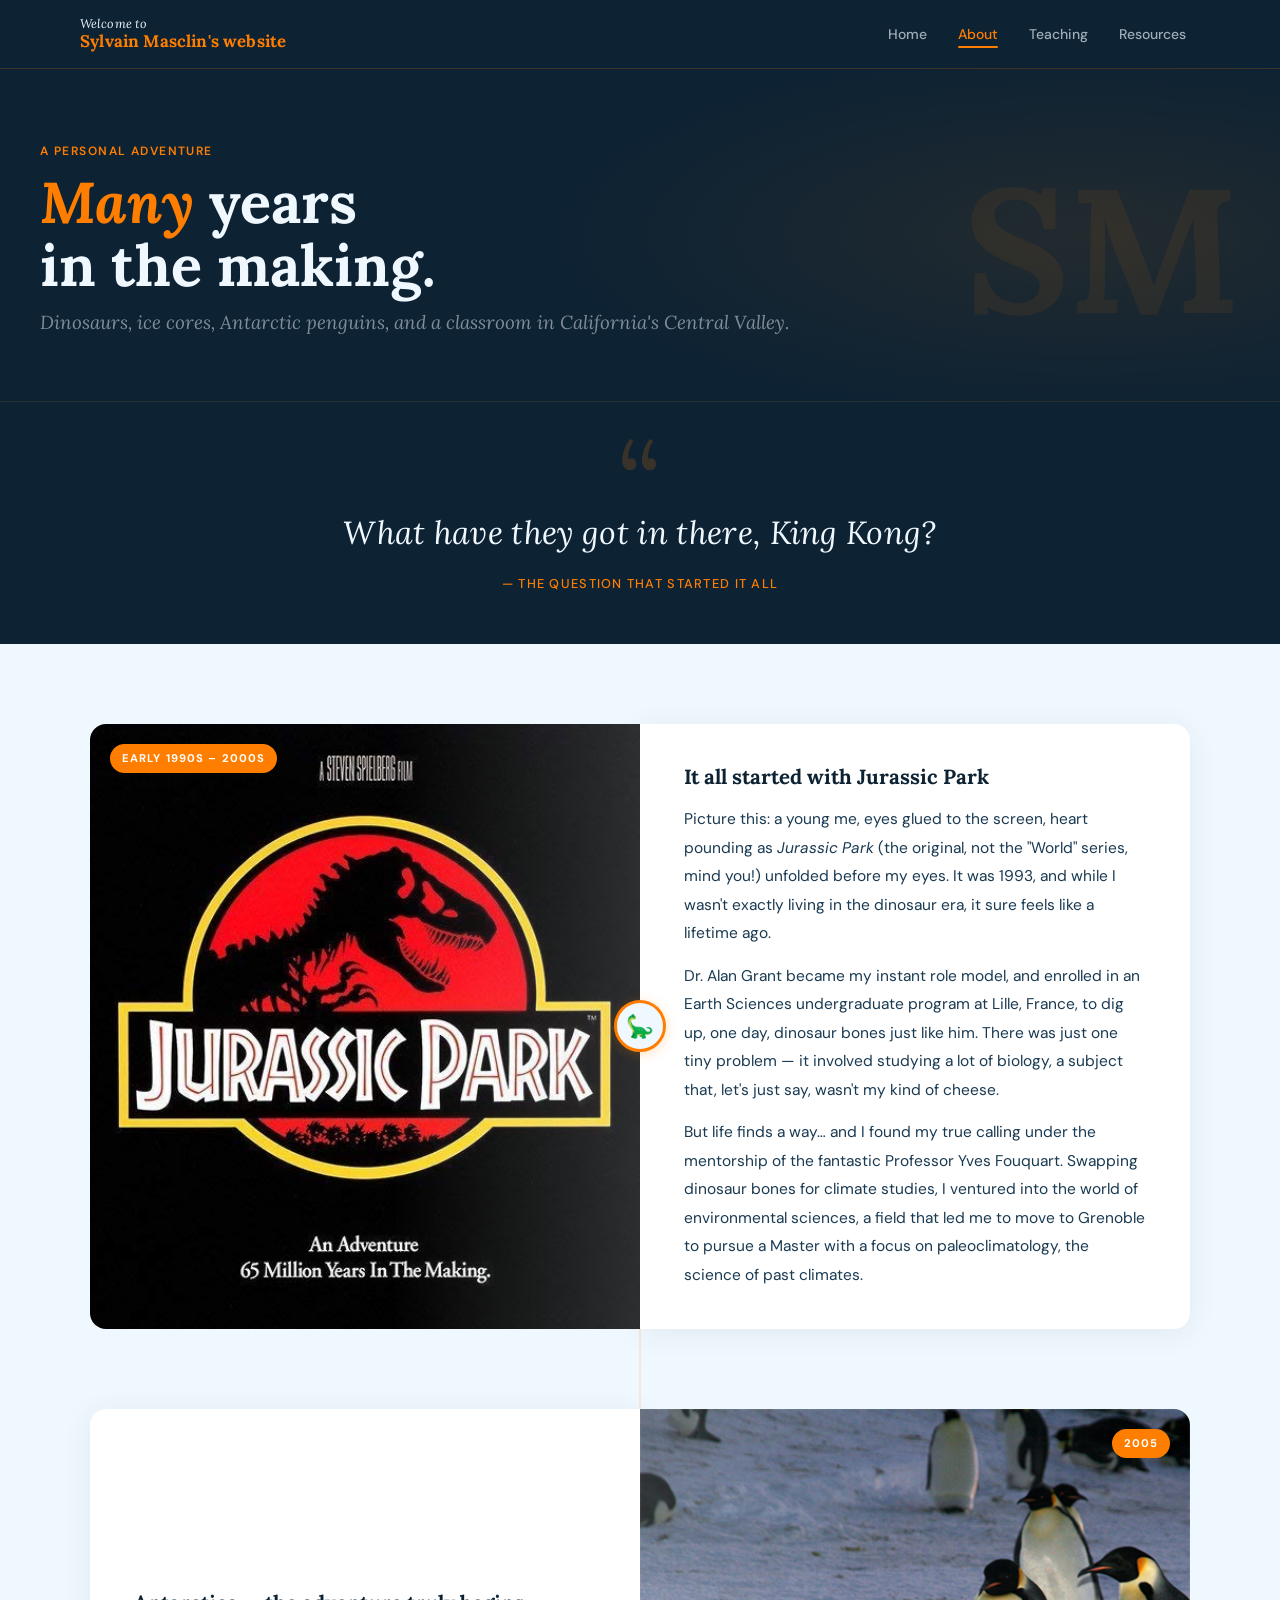
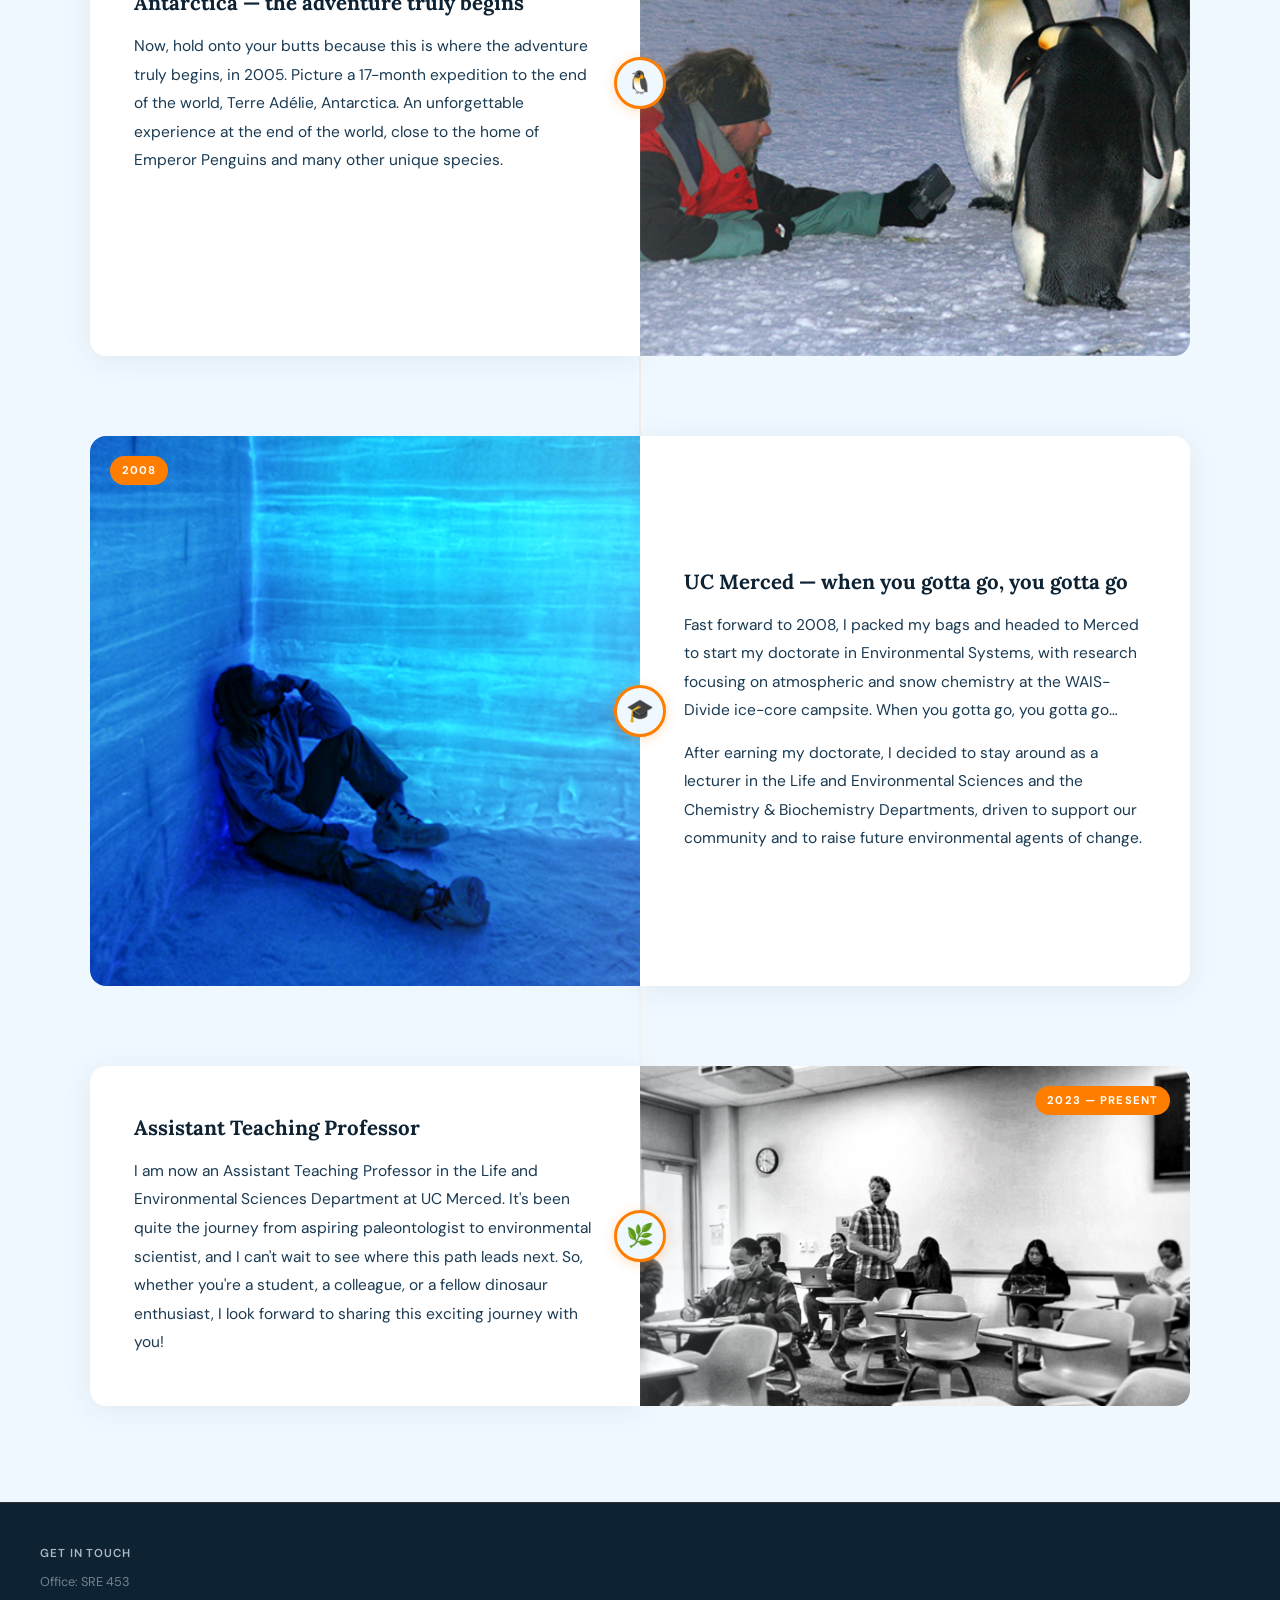
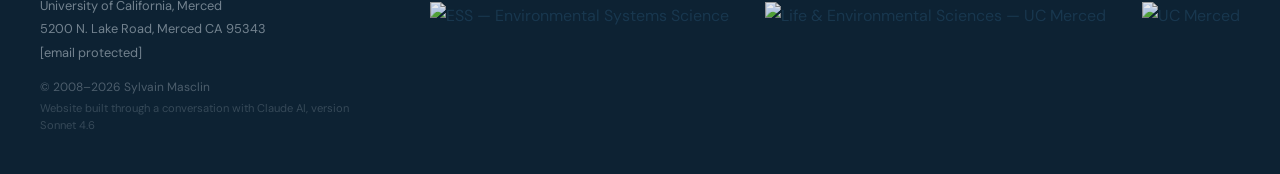
==== commit 209b263f: "Add files via upload" ====
--- a/about.html
+++ b/about.html
@@ -48,8 +48,7 @@
     .page-header__title { font-family: 'Lora', serif; font-size: clamp(2.2rem, 5vw, 3.6rem); font-weight: 700; color: #f0f8ff; line-height: 1.1; }
     .page-header__title em { font-style: italic; color: var(--accent); }
     .page-header__subtitle { font-family: 'Lora', serif; font-style: italic; font-size: clamp(1rem, 1.8vw, 1.18rem); color: rgba(240,248,255,0.5); margin-top: 0.65rem; line-height: 1.55; }
-    .page-header__deco { flex-shrink: 0; opacity: 0.18; line-height: 1; user-select: none; pointer-events: none; }
-    .page-header__deco img { width: clamp(7rem, 14vw, 11rem); height: auto; filter: brightness(0) invert(1); display: block; }
+    .page-header__deco { flex-shrink: 0; opacity: 0.07; font-family: 'Lora', serif; font-size: clamp(6rem, 14vw, 11rem); font-weight: 700; color: var(--accent); line-height: 1; user-select: none; pointer-events: none; }
 
     /* KING KONG QUOTE */
     .quote-hero { background: var(--navy); border-top: 1px solid rgba(255,126,0,0.12); padding: 3rem clamp(1.25rem,4vw,2.5rem); display: flex; align-items: center; justify-content: center; }
@@ -221,7 +220,7 @@
         <li><a href="index.html">Home</a></li>
         <li><a href="about.html" class="active">About</a></li>
         <li><a href="teaching.html">Teaching</a></li>
-        <li><a href="academic.html">Academic</a></li>
+        
         <li><a href="resources.html">Resources</a></li>
       </ul>
     </div>
@@ -236,7 +235,7 @@
           <h1 class="page-header__title"><em>Many</em> years<br>in the making.</h1>
           <p class="page-header__subtitle">Dinosaurs, ice cores, Antarctic penguins, and a classroom in California's Central Valley.</p>
         </div>
-        <div class="page-header__deco" aria-hidden="true"><img src="images/Logo.png" alt=""></div>
+        <div class="page-header__deco" aria-hidden="true">SM</div>
       </div>
     </header>
 
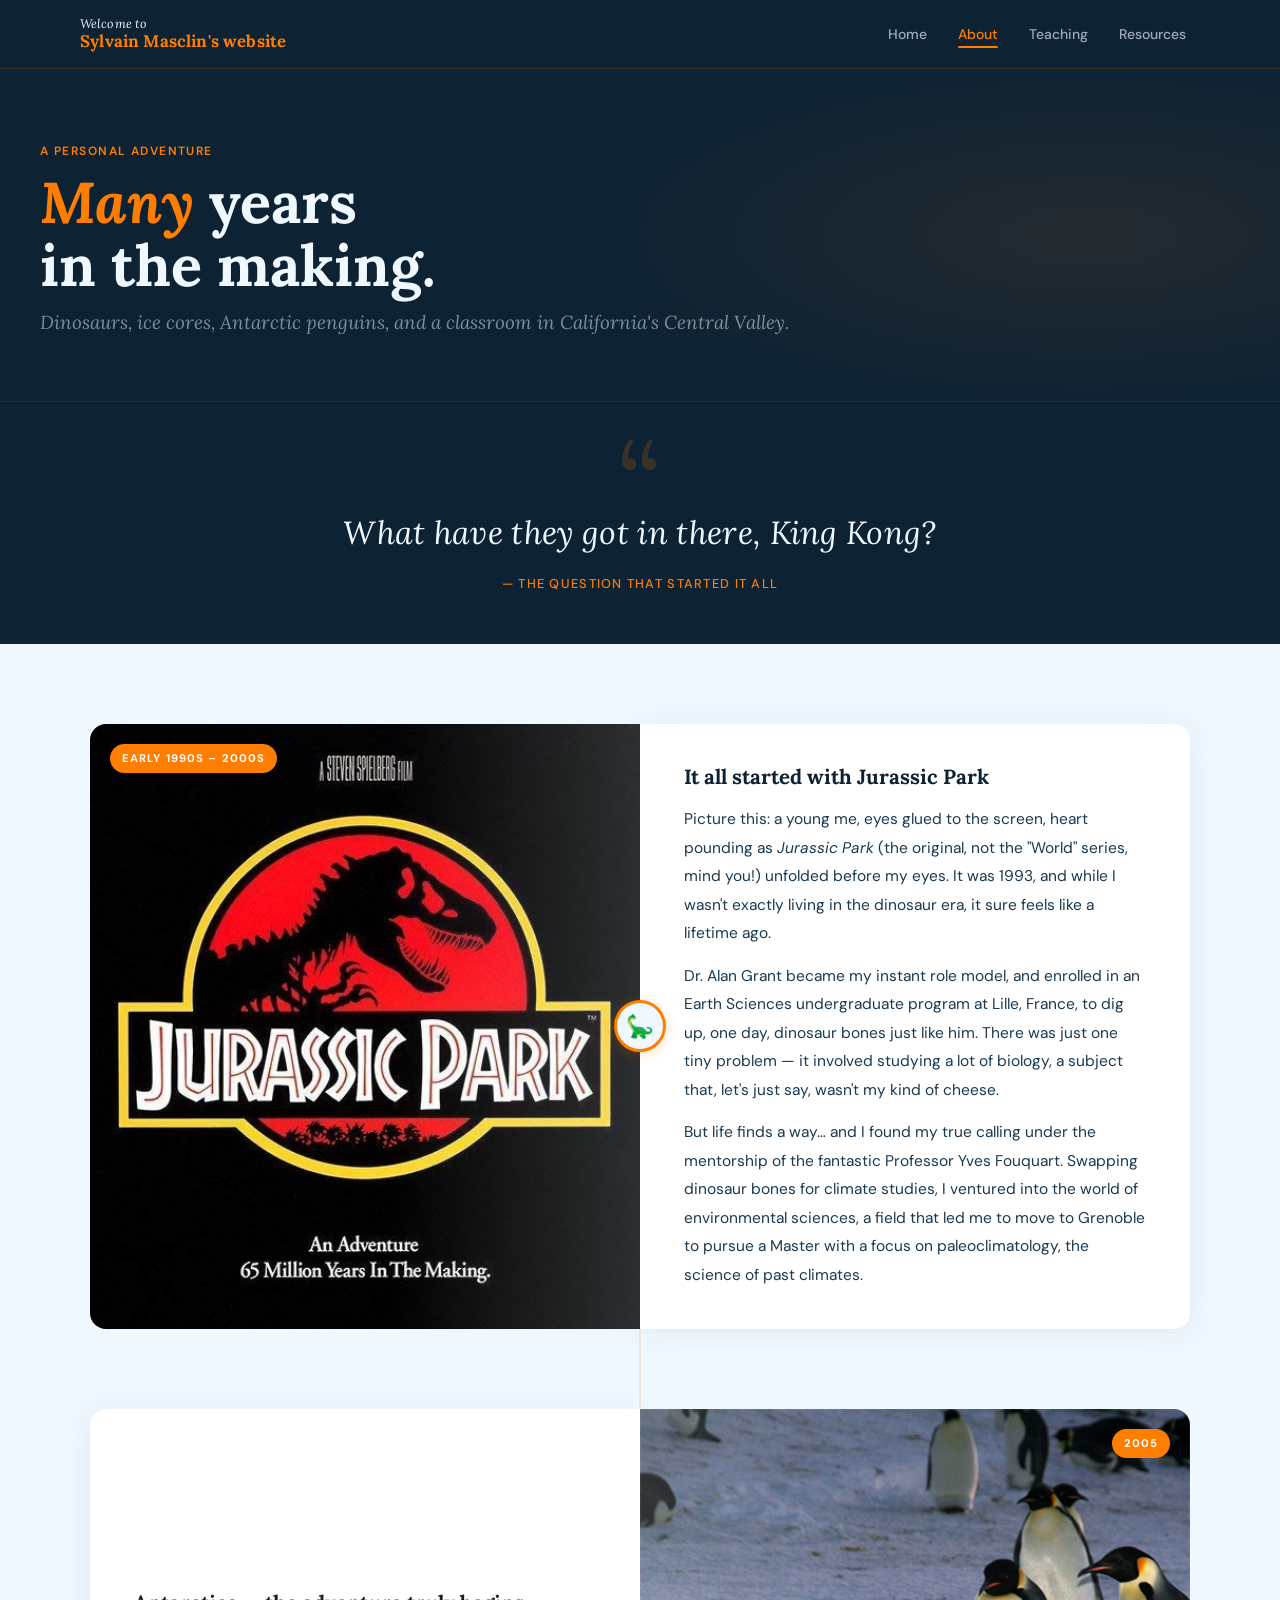
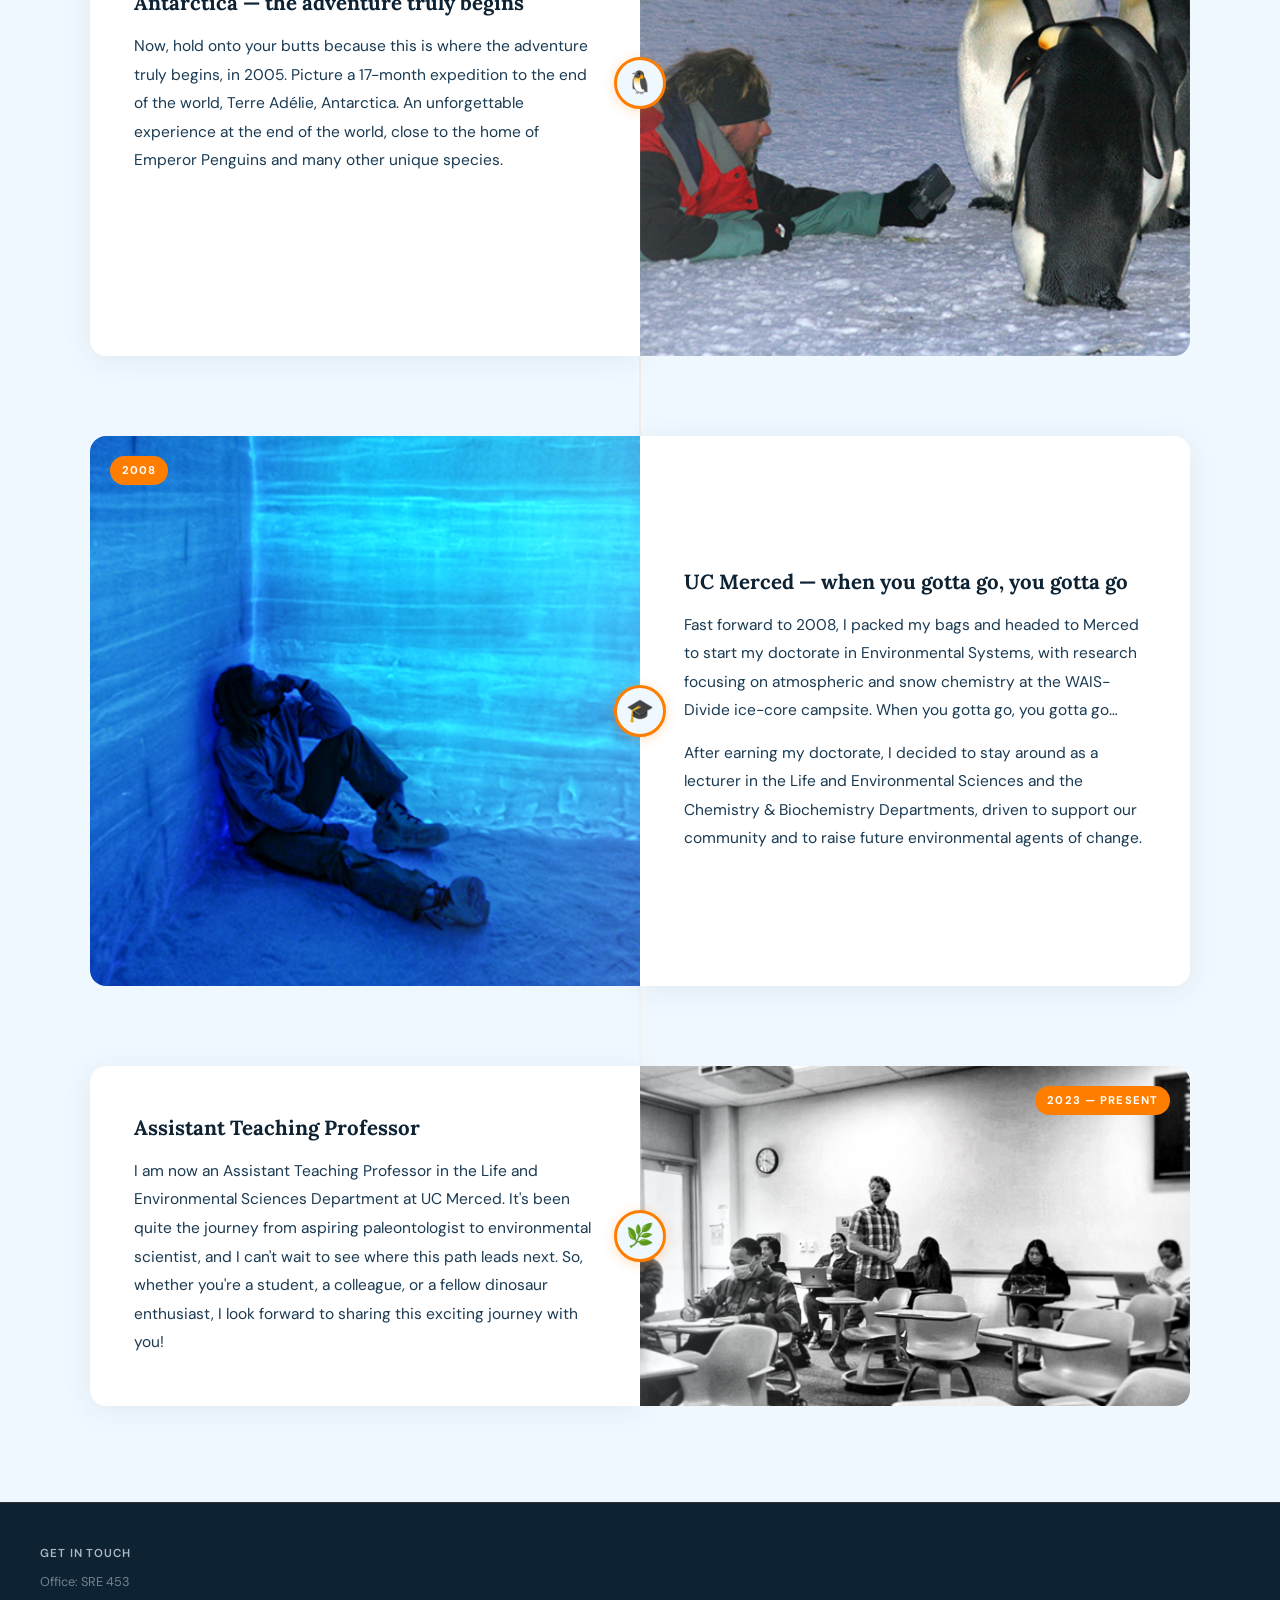
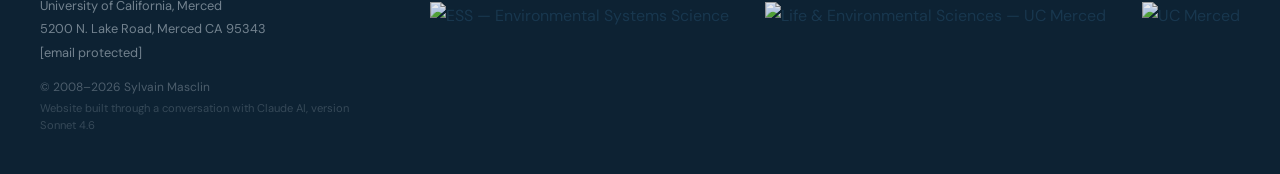
==== commit de84ec12: "Add files via upload" ====
--- a/about.html
+++ b/about.html
@@ -48,7 +48,8 @@
     .page-header__title { font-family: 'Lora', serif; font-size: clamp(2.2rem, 5vw, 3.6rem); font-weight: 700; color: #f0f8ff; line-height: 1.1; }
     .page-header__title em { font-style: italic; color: var(--accent); }
     .page-header__subtitle { font-family: 'Lora', serif; font-style: italic; font-size: clamp(1rem, 1.8vw, 1.18rem); color: rgba(240,248,255,0.5); margin-top: 0.65rem; line-height: 1.55; }
-    .page-header__deco { flex-shrink: 0; opacity: 0.07; font-family: 'Lora', serif; font-size: clamp(6rem, 14vw, 11rem); font-weight: 700; color: var(--accent); line-height: 1; user-select: none; pointer-events: none; }
+    .page-header__deco { flex-shrink: 0; opacity: 0.18; line-height: 1; user-select: none; pointer-events: none; }
+    .page-header__deco img { width: clamp(7rem, 14vw, 11rem); height: auto; display: block; }
 
     /* KING KONG QUOTE */
     .quote-hero { background: var(--navy); border-top: 1px solid rgba(255,126,0,0.12); padding: 3rem clamp(1.25rem,4vw,2.5rem); display: flex; align-items: center; justify-content: center; }
@@ -235,7 +236,7 @@
           <h1 class="page-header__title"><em>Many</em> years<br>in the making.</h1>
           <p class="page-header__subtitle">Dinosaurs, ice cores, Antarctic penguins, and a classroom in California's Central Valley.</p>
         </div>
-        <div class="page-header__deco" aria-hidden="true">SM</div>
+        <div class="page-header__deco" aria-hidden="true"><img src="images/Logo.png" alt=""></div>
       </div>
     </header>
 
